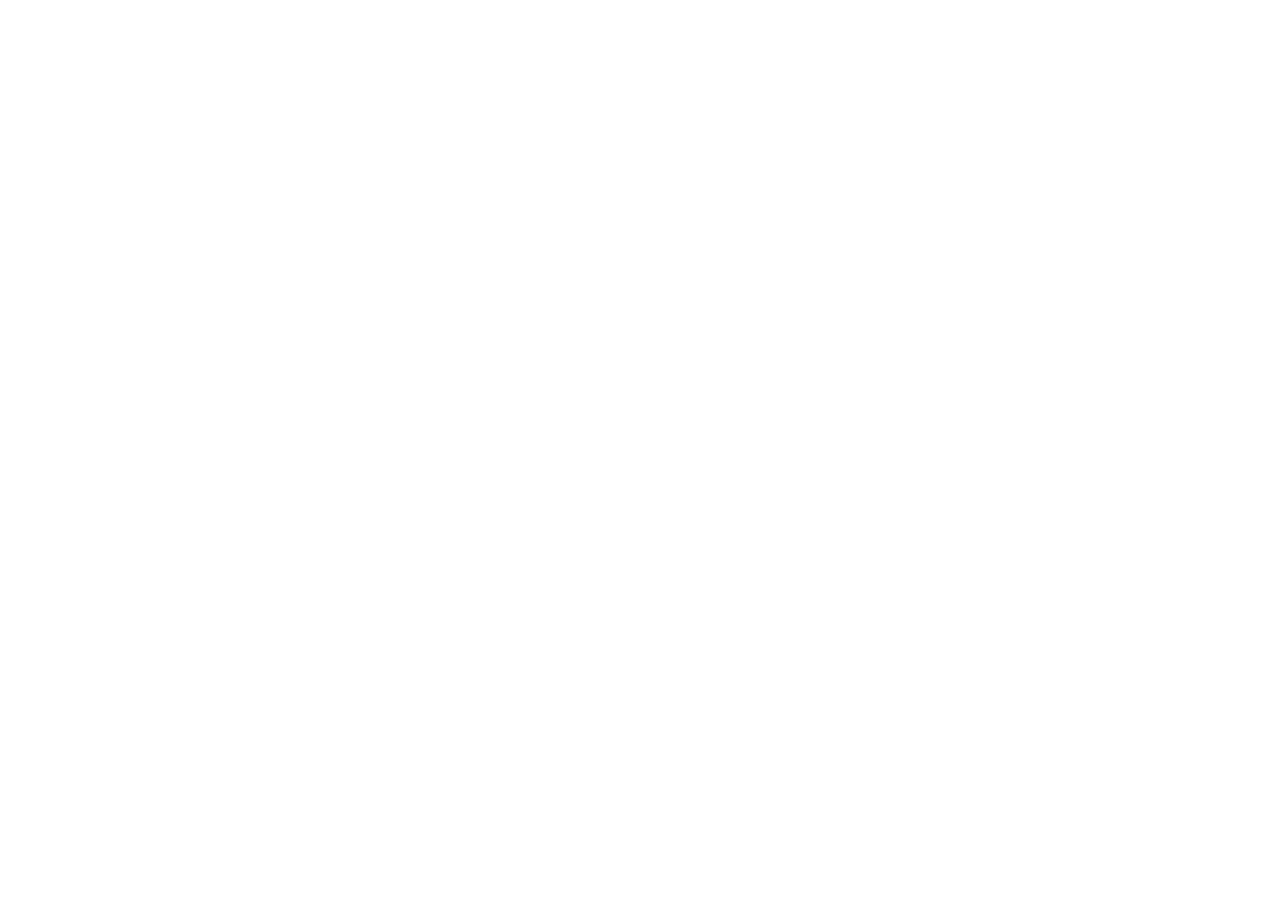
==== index.html @ 54dea911 "Initial commit" ====
<!DOCTYPE html>
<html lang="en">
<head>
  <meta charset="UTF-8">
  <meta name="viewport" content="width=device-width, initial-scale=1.0">
  <title>Lucas Cranach</title>
</head>
<body>
  
</body>
</html>
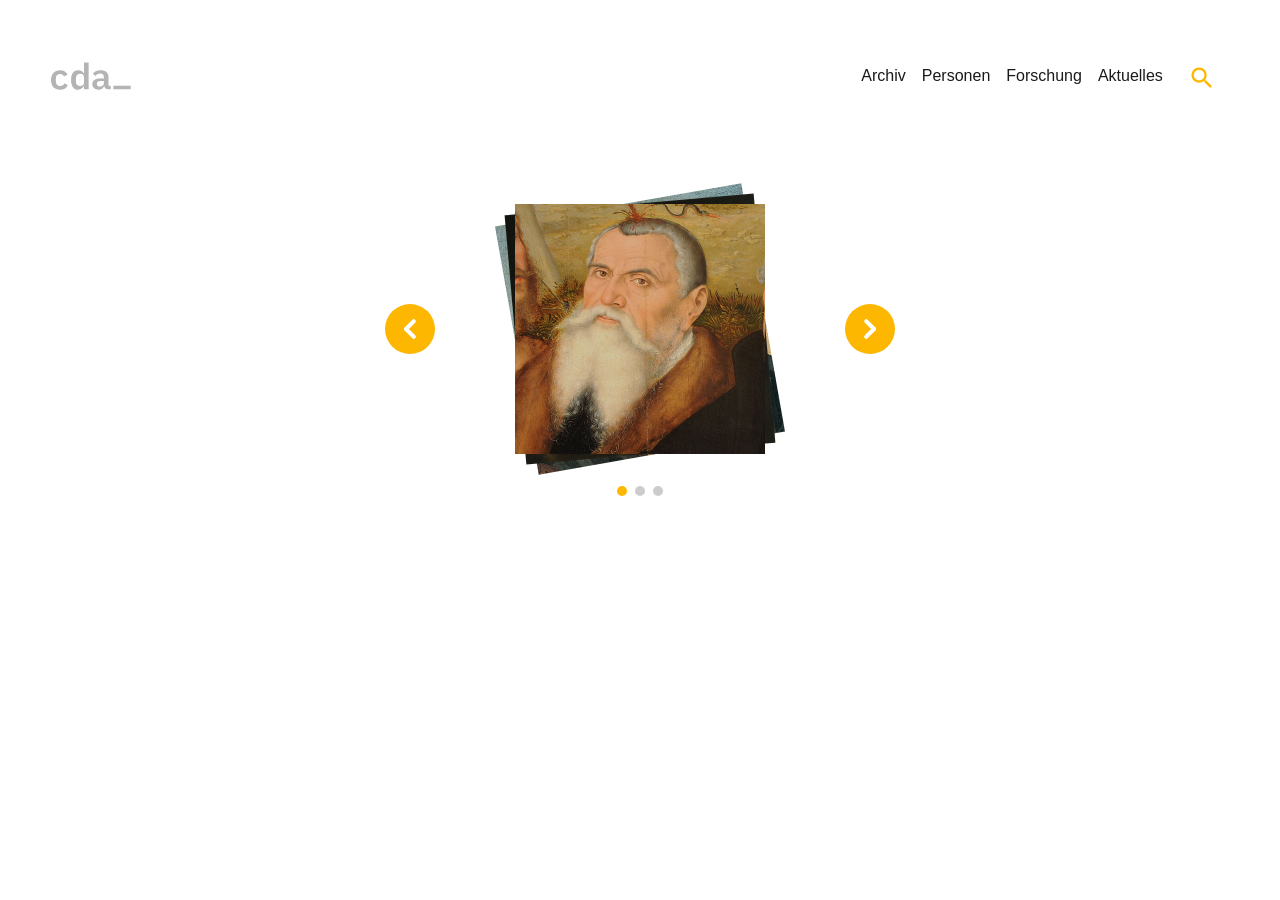
==== commit daac6c25: "carousell" ====
--- a/index.html
+++ b/index.html
@@ -3,9 +3,73 @@
 <head>
   <meta charset="UTF-8">
   <meta name="viewport" content="width=device-width, initial-scale=1.0">
+  <link rel="stylesheet" href="/styles/_combined.css">
   <title>Lucas Cranach</title>
 </head>
 <body>
-  
+    <header class="header">
+
+        <a class="logo" href="../index.html">
+            <img src="../assets/images/cda-logo.svg" alt="Cranach Digital Archive Logo">
+        </a>
+
+        <nav class="header-overlay header-nav" aria-label="Hauptnavigation" data-js-main-menu-target>
+            </button>
+            <ul class="header-nav-list">
+                <li>
+                    Archiv
+                    <ul class="header-nav-sublist">
+                        <li>Alle Werke</li>
+                        <li>Gemälde</li>
+                        <li>Archivalien</li>
+                        <li>Literatur</li>
+                    </ul>
+                </li>
+                <li>
+                    Personen
+                    <ul class="header-nav-sublist">
+                        <li><a href="lucas-cranach.html">Lucas Cranach</a></li>
+                        <li class="red-text important-text">Martin Luther</li>
+                        <li>Über uns</li>
+                        <li>Partner</li>
+                    </ul>
+                </li>
+                <li>Forschung</li>
+                <li>Aktuelles</li>
+            </ul>
+        </nav>
+        <div class="header-buttons">
+            <button class="header-button search-button" data-js-search-open>
+                <span class="icon">search</span>
+            </button>
+            <button class="header-button header-overlay-open-button" data-js-main-menu-open>
+                <span data-js-main-menu-icon class="icon">menu</span>
+            </button>
+            <button class="header-button header-overlay-close-button" data-js-main-menu-close>
+                <span class="icon">close</span>
+        </div>
+
+    </header>
+    <main>
+      <div class="carousell">
+        <button onclick="shuffle('left')">
+          <div class="arrowleft"></div>
+        </button>
+
+        <div class="imgs">
+          <img src="assets/images/lucas-cranach-1.jpg">
+          <img src="assets/images/lucas-cranach-2.jpg">
+          <img src="assets/images/lucas-cranach-3.jpg">
+        </div>
+        
+        <button onclick="shuffle('right')">
+          <div class="arrowright"></div>
+        </button>
+      </div>
+      <div class="pagination"></div>
+    </main>
+
+    <script src="/scripts/main.js"></script>
+    <script src="/scripts/carousell.js"></script>
 </body>
 </html>
--- a/styles/_combined.css
+++ b/styles/_combined.css
@@ -0,0 +1,10 @@
+@import url("/styles/reset.css");
+@import url("/styles/fonts.css");
+@import url("/styles/icons.css");
+@import url("/styles/variables.css");
+@import url("/styles/base.css");
+@import url("/styles/components.css");
+@import url("/styles/header.css");
+@import url("/styles/layouts.css");
+@import url("/styles/footer.css");
+@import url("/styles/carousell.css");
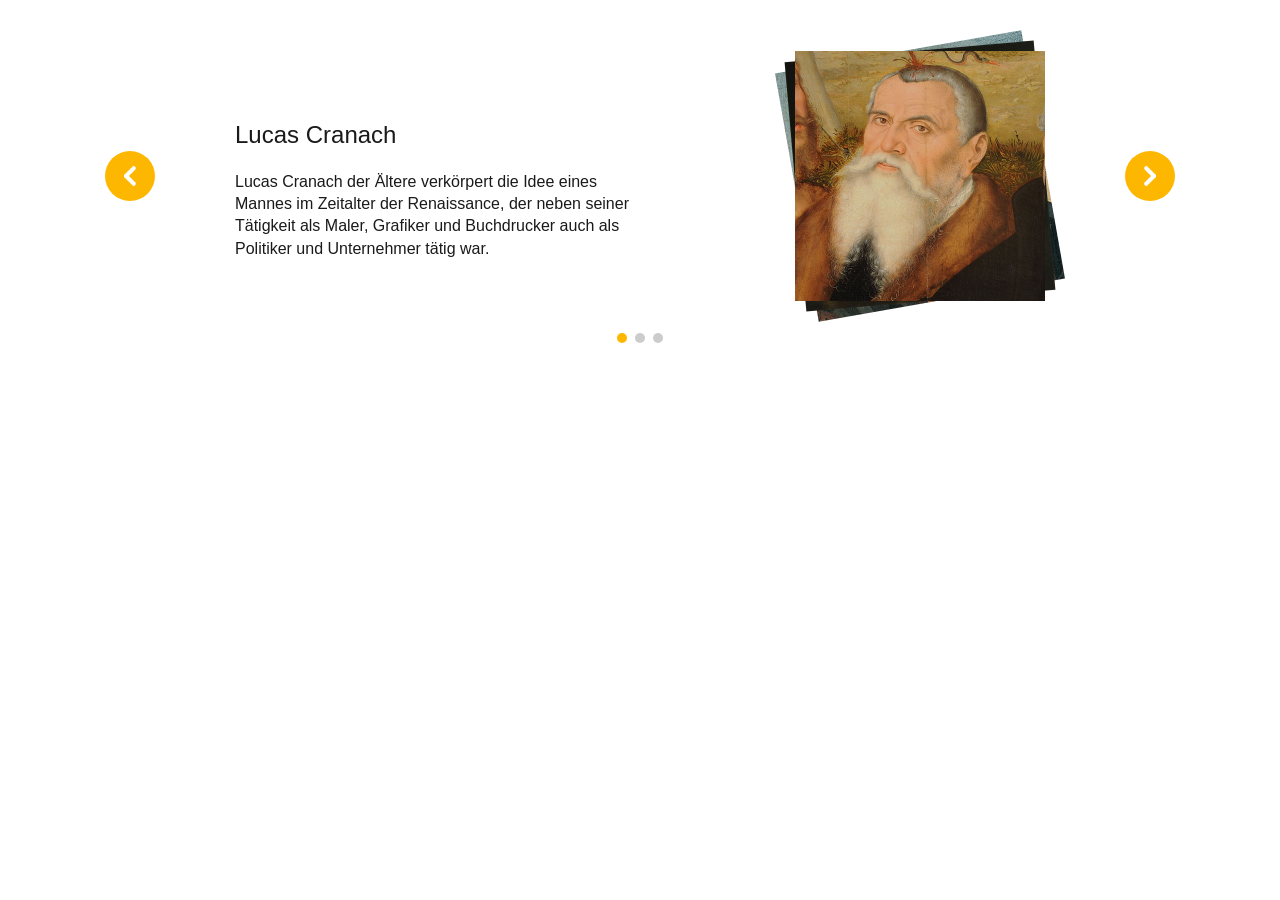
==== commit 6c80994b: "iuhf" ====
--- a/index.html
+++ b/index.html
@@ -5,63 +5,28 @@
   <meta name="viewport" content="width=device-width, initial-scale=1.0">
   <link rel="stylesheet" href="/styles/_combined.css">
   <title>Lucas Cranach</title>
+  <script src="/assets/components/main-header.js"></script>
 </head>
 <body>
-    <header class="header">
-
-        <a class="logo" href="../index.html">
-            <img src="../assets/images/cda-logo.svg" alt="Cranach Digital Archive Logo">
-        </a>
-
-        <nav class="header-overlay header-nav" aria-label="Hauptnavigation" data-js-main-menu-target>
-            </button>
-            <ul class="header-nav-list">
-                <li>
-                    Archiv
-                    <ul class="header-nav-sublist">
-                        <li>Alle Werke</li>
-                        <li>Gemälde</li>
-                        <li>Archivalien</li>
-                        <li>Literatur</li>
-                    </ul>
-                </li>
-                <li>
-                    Personen
-                    <ul class="header-nav-sublist">
-                        <li><a href="lucas-cranach.html">Lucas Cranach</a></li>
-                        <li class="red-text important-text">Martin Luther</li>
-                        <li>Über uns</li>
-                        <li>Partner</li>
-                    </ul>
-                </li>
-                <li>Forschung</li>
-                <li>Aktuelles</li>
-            </ul>
-        </nav>
-        <div class="header-buttons">
-            <button class="header-button search-button" data-js-search-open>
-                <span class="icon">search</span>
-            </button>
-            <button class="header-button header-overlay-open-button" data-js-main-menu-open>
-                <span data-js-main-menu-icon class="icon">menu</span>
-            </button>
-            <button class="header-button header-overlay-close-button" data-js-main-menu-close>
-                <span class="icon">close</span>
-        </div>
-
-    </header>
+    <main-header></main-header>
     <main>
       <div class="carousell">
         <button onclick="shuffle('left')">
           <div class="arrowleft"></div>
         </button>
-
+        <div class="inner-carousell">
+          <div class="text">
+          <h2>Lucas Cranach</h2>          
+          <p>Lucas Cranach der Ältere verkörpert die Idee eines Mannes im Zeitalter der Renaissance, der neben seiner Tätigkeit als Maler, Grafiker und Buchdrucker auch als Politiker und Unternehmer tätig war.</p>
+        </div>
         <div class="imgs">
           <img src="assets/images/lucas-cranach-1.jpg">
           <img src="assets/images/lucas-cranach-2.jpg">
           <img src="assets/images/lucas-cranach-3.jpg">
         </div>
         
+        </div>
+      
         <button onclick="shuffle('right')">
           <div class="arrowright"></div>
         </button>
@@ -69,7 +34,7 @@
       <div class="pagination"></div>
     </main>
 
-    <script src="/scripts/main.js"></script>
     <script src="/scripts/carousell.js"></script>
+    
 </body>
 </html>
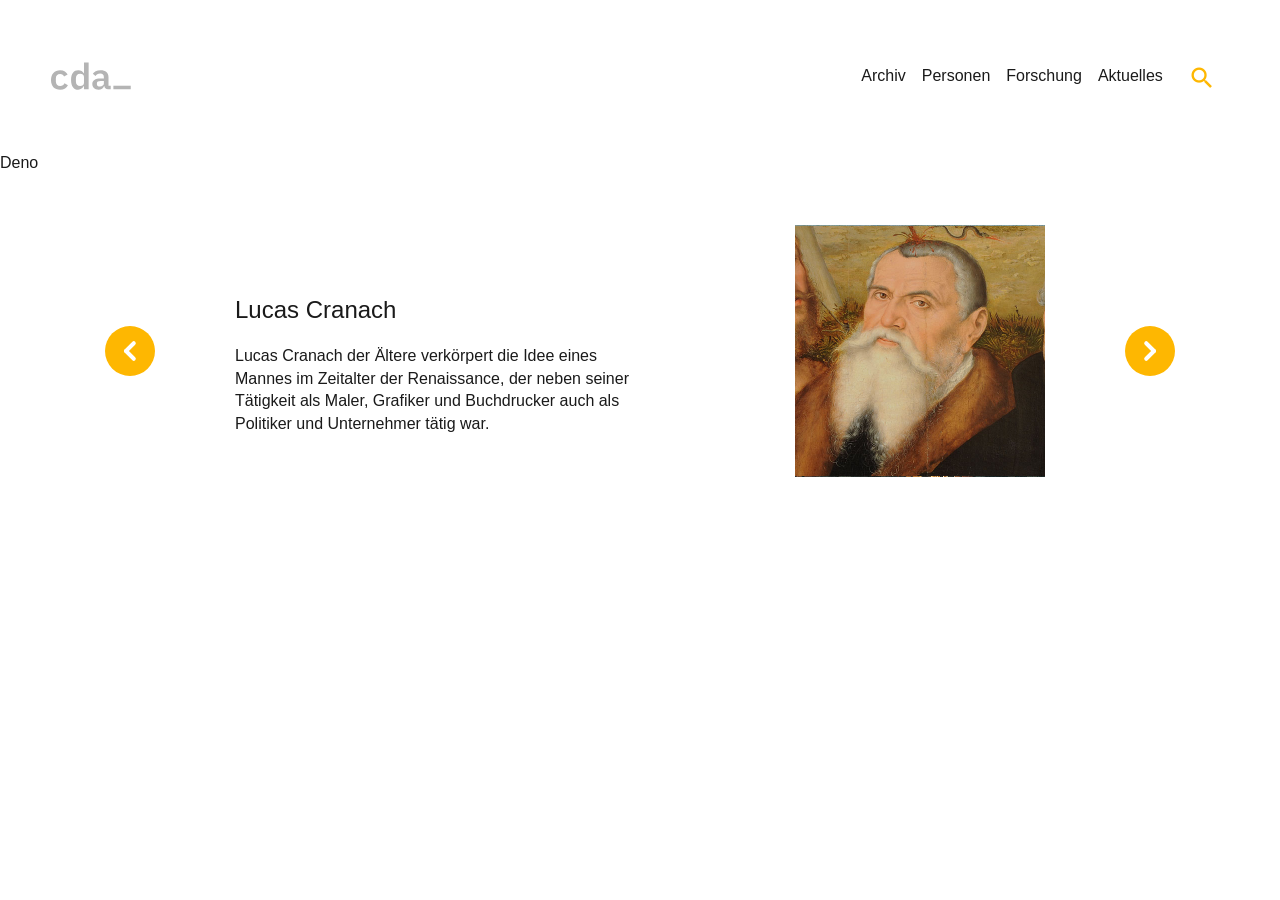
==== commit f6ccd5ec: "Recoded CP" ====
--- a/index.html
+++ b/index.html
@@ -6,9 +6,12 @@
   <link rel="stylesheet" href="/styles/_combined.css">
   <title>Lucas Cranach</title>
   <script src="/assets/components/main-header.js"></script>
+    <script src="/assets/components/main-header-cn.js"></script>
 </head>
 <body>
     <main-header></main-header>
+      <main-header-cn></main-header-cn>
+
     <main>
       <div class="carousell">
         <button onclick="shuffle('left')">
@@ -34,7 +37,7 @@
       <div class="pagination"></div>
     </main>
 
-    <script src="/scripts/carousell.js"></script>
+    <!--script src="/scripts/carousell.js"></script-->
     
 </body>
 </html>
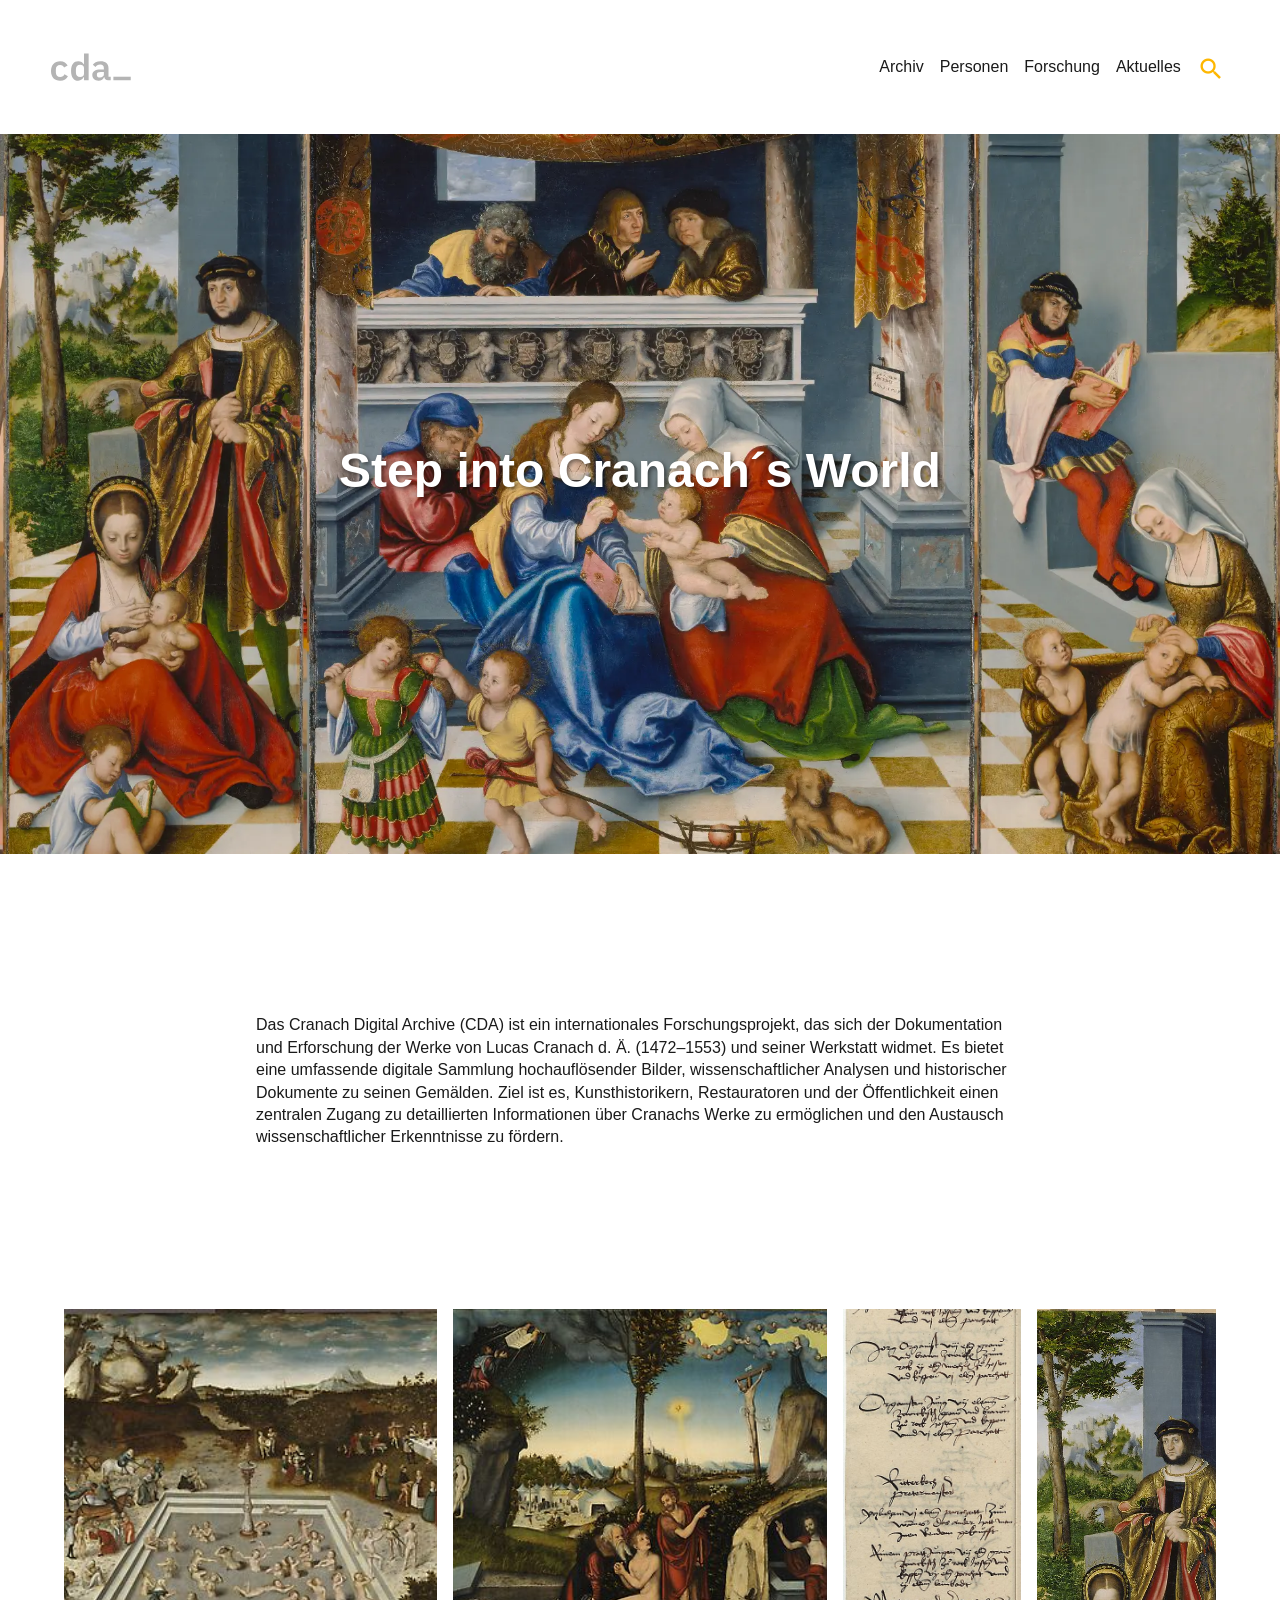
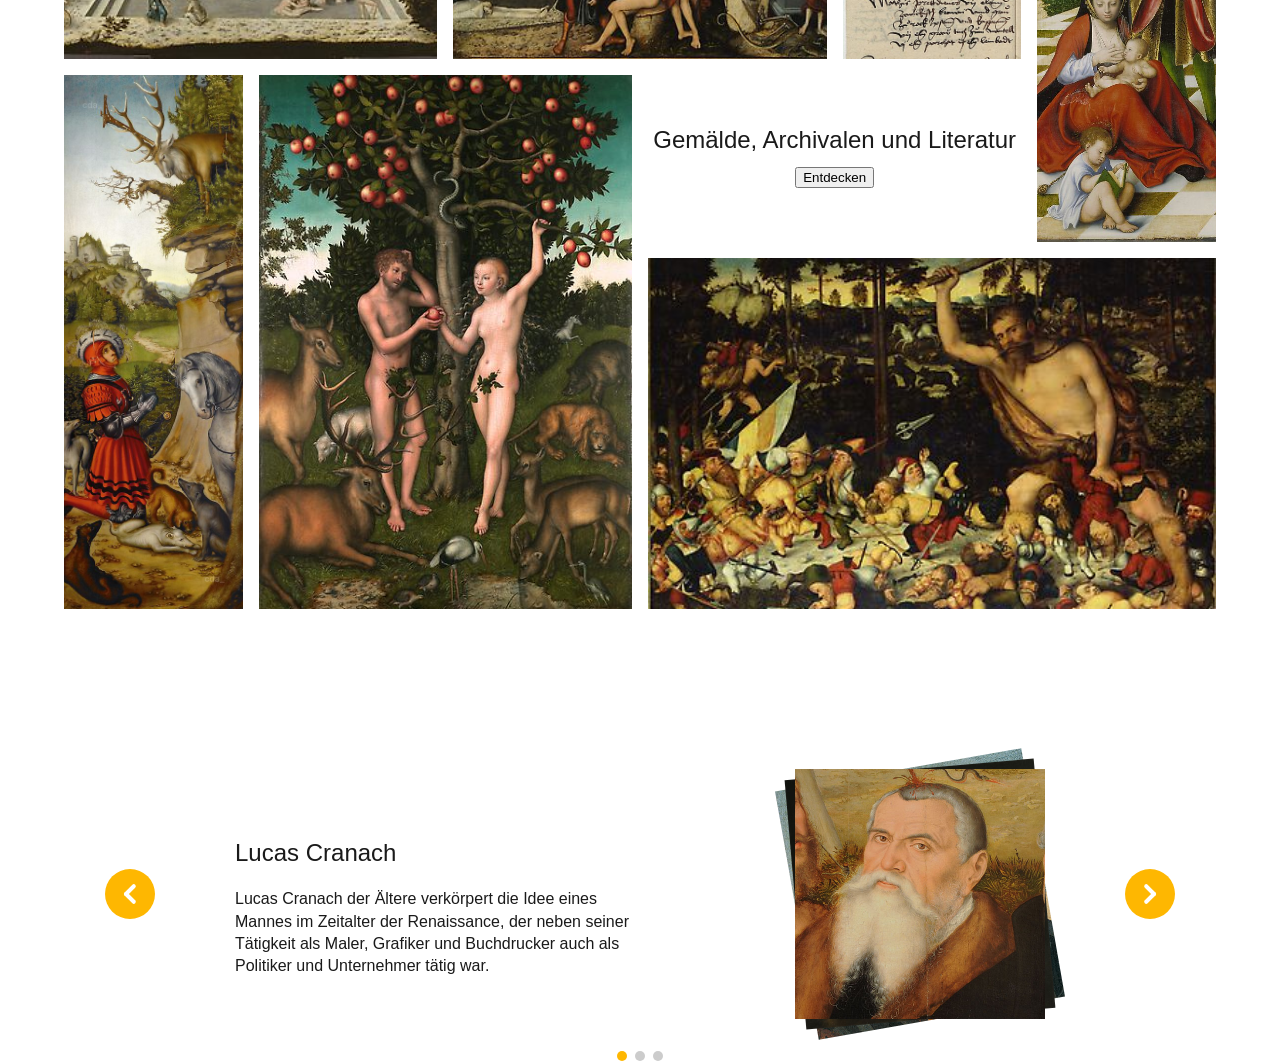
==== commit c020faba: "dies und das" ====
--- a/index.html
+++ b/index.html
@@ -6,38 +6,36 @@
   <link rel="stylesheet" href="/styles/_combined.css">
   <title>Lucas Cranach</title>
   <script src="/assets/components/main-header.js"></script>
-    <script src="/assets/components/main-header-cn.js"></script>
+  <script src="/assets/components/carousell-comp.js"></script>
 </head>
 <body>
     <main-header></main-header>
-      <main-header-cn></main-header-cn>
 
     <main>
-      <div class="carousell">
-        <button onclick="shuffle('left')">
-          <div class="arrowleft"></div>
-        </button>
-        <div class="inner-carousell">
-          <div class="text">
-          <h2>Lucas Cranach</h2>          
-          <p>Lucas Cranach der Ältere verkörpert die Idee eines Mannes im Zeitalter der Renaissance, der neben seiner Tätigkeit als Maler, Grafiker und Buchdrucker auch als Politiker und Unternehmer tätig war.</p>
-        </div>
-        <div class="imgs">
-          <img src="assets/images/lucas-cranach-1.jpg">
-          <img src="assets/images/lucas-cranach-2.jpg">
-          <img src="assets/images/lucas-cranach-3.jpg">
-        </div>
-        
-        </div>
-      
-        <button onclick="shuffle('right')">
-          <div class="arrowright"></div>
-        </button>
-      </div>
-      <div class="pagination"></div>
+        <section class="hero">
+          <h1>Step into Cranach´s World</h1>
+        </section>
+
+        <p>Das Cranach Digital Archive (CDA) ist ein internationales Forschungsprojekt, das sich der Dokumentation und Erforschung der Werke von Lucas Cranach d. Ä. (1472–1553) und seiner Werkstatt widmet. Es bietet eine umfassende digitale Sammlung hochauflösender Bilder, wissenschaftlicher Analysen und historischer Dokumente zu seinen Gemälden. Ziel ist es, Kunsthistorikern, Restauratoren und der Öffentlichkeit einen zentralen Zugang zu detaillierten Informationen über Cranachs Werke zu ermöglichen und den Austausch wissenschaftlicher Erkenntnisse zu fördern. </p>
+
+        <section class="masonry">
+          <img id="img1" src="assets/images/masonry/img1.jpg" alt="">
+          <img id="img2" src="assets/images/masonry/img2.jpg" alt="">
+          <img id="img3" src="assets/images/masonry/img3.jpg" alt="">
+          <img id="img4" src="assets/images/masonry/img4.jpg" alt="">
+          <img id="img5" src="assets/images/masonry/img5.jpg" alt="">
+          <img id="img6" src="assets/images/masonry/img6.jpg" alt="">
+          <div id="text">
+            <h2>Gemälde, Archivalen und Literatur</h2>
+            <button>Entdecken</button>
+          </div>
+          <img id="img7" src="assets/images/masonry/img7.jpg" alt="">
+        </section>
+
+        <carousell-comp></carousell-comp>
     </main>
 
-    <!--script src="/scripts/carousell.js"></script-->
+    <script src="/scripts/carousell.js"></script>
     
 </body>
 </html>
--- a/styles/_combined.css
+++ b/styles/_combined.css
@@ -7,4 +7,7 @@
 @import url("/styles/header.css");
 @import url("/styles/layouts.css");
 @import url("/styles/footer.css");
-@import url("/styles/carousell.css");+@import url("/styles/carousell.css");
+
+/* ----- specific styles ----- */
+@import url("/styles/index.css");
